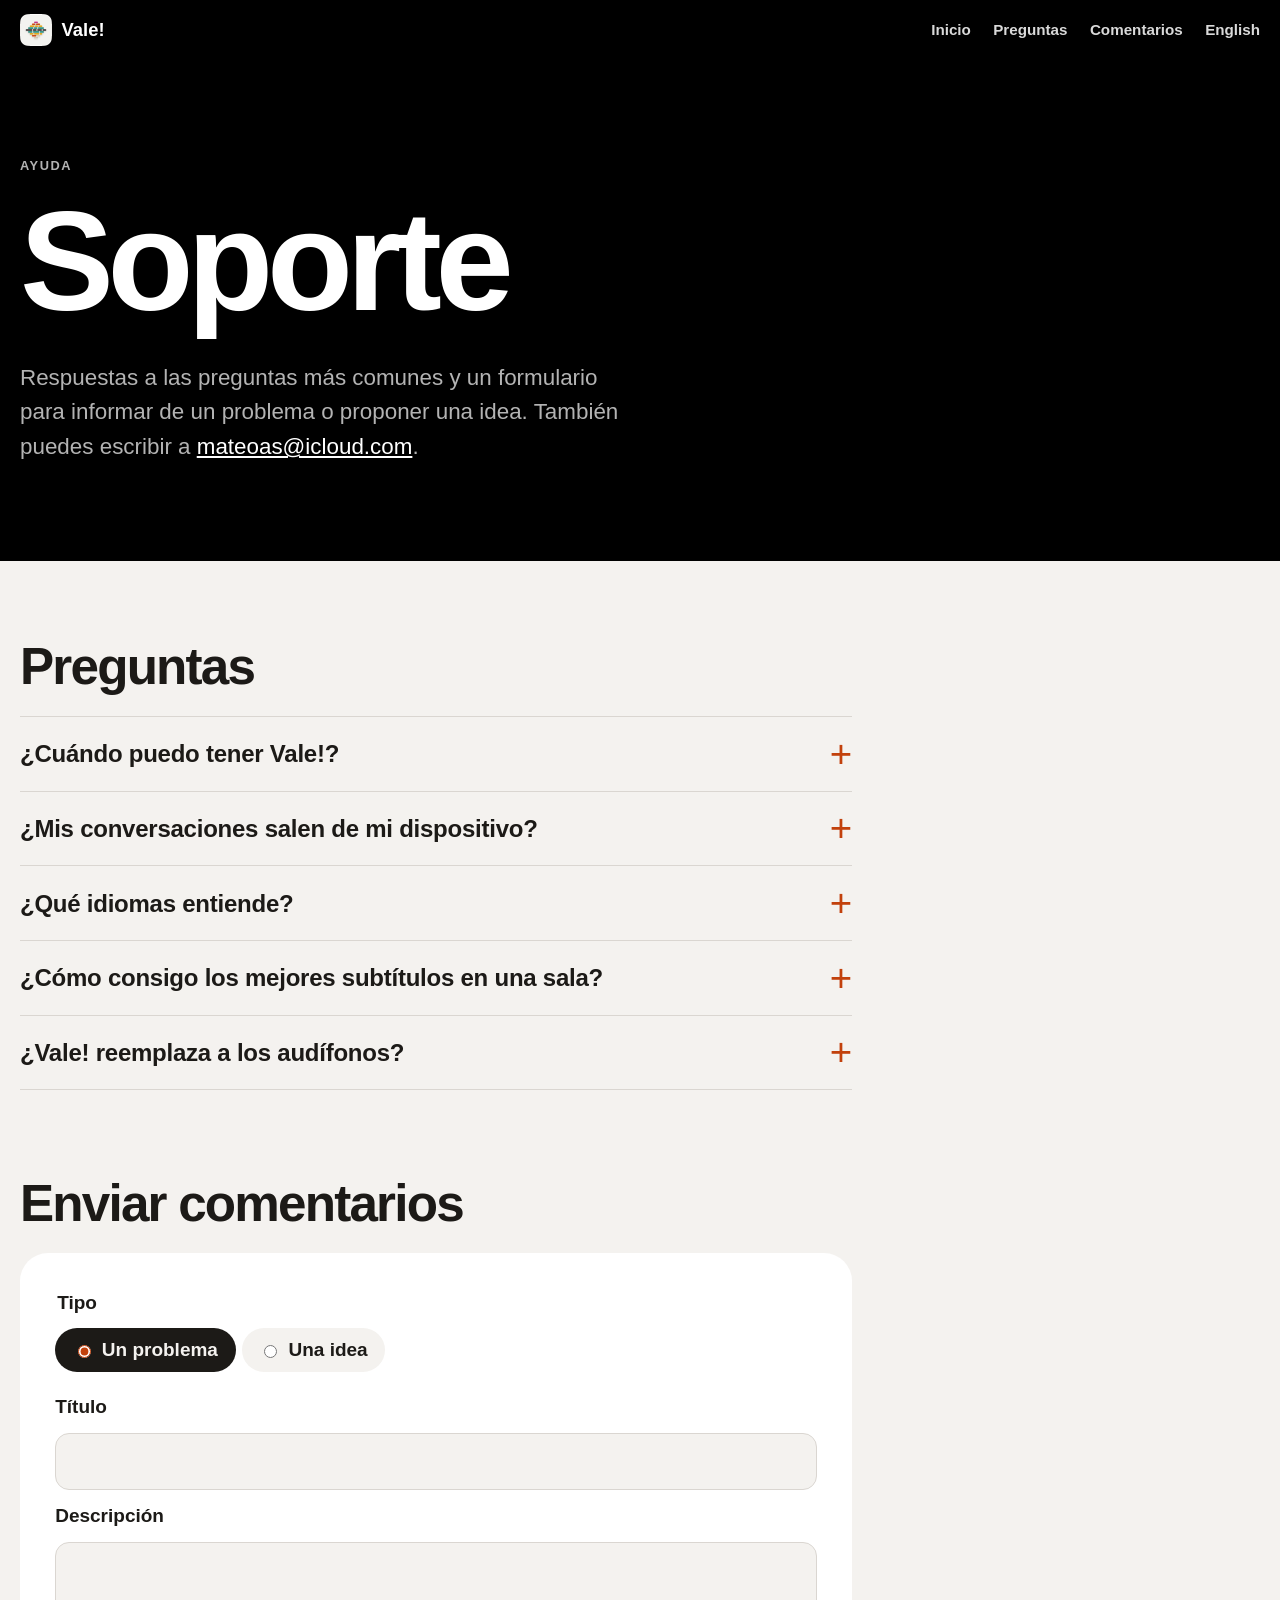
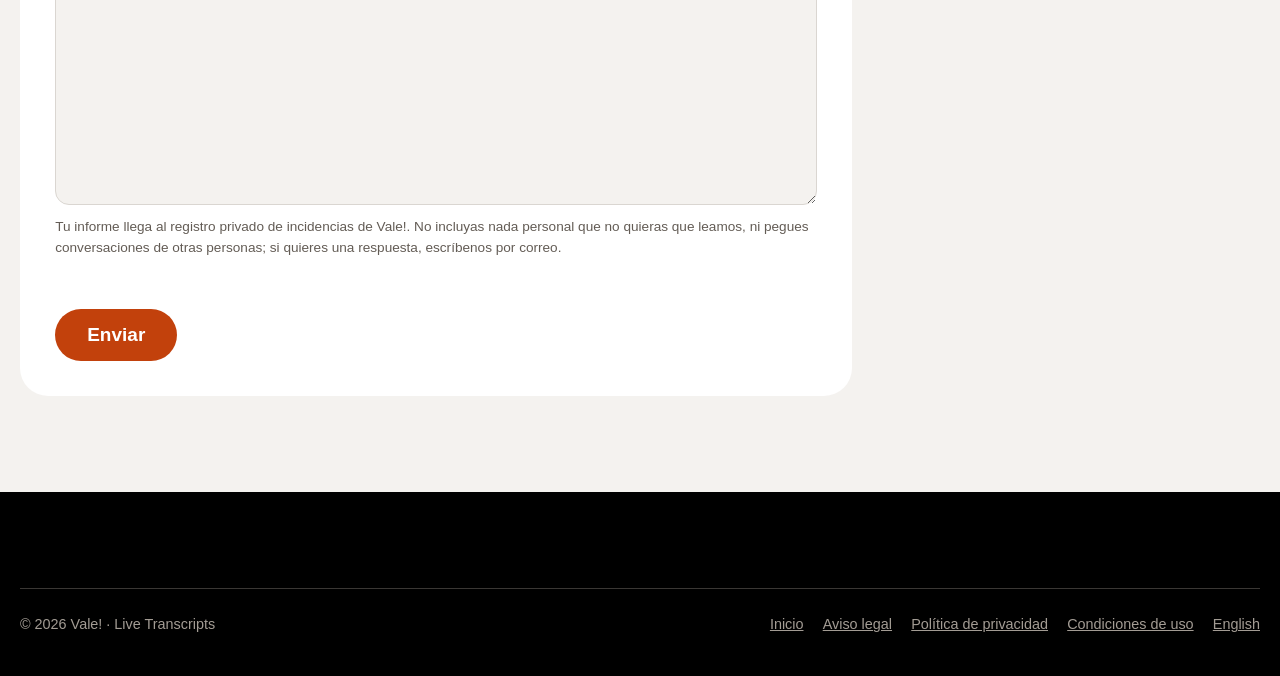
==== support.es.html @ f08be7ff "[+] add the support page in Spanish" ====
<!doctype html>
<html lang="es">
<head>
<meta charset="utf-8">
<meta name="viewport" content="width=device-width, initial-scale=1, viewport-fit=cover">
<title>Soporte – Vale!</title>
<meta name="description" content="Ayuda con Vale!, transcripción en vivo en letra grande: respuestas a las preguntas más comunes, el correo de contacto y un formulario para informar de un problema o proponer una idea.">
<link rel="icon" type="image/png" href="favicon.png">
<link rel="apple-touch-icon" href="apple-touch-icon.png">
<meta name="theme-color" content="#f4f2ef" media="(prefers-color-scheme: light)">
<meta name="theme-color" content="#000000" media="(prefers-color-scheme: dark)">
<link rel="stylesheet" href="style.css">
<link rel="alternate" hreflang="en" href="support.html">
<link rel="alternate" hreflang="es" href="support.es.html">
</head>
<body class="support">
<a class="skip" href="#main">Saltar al contenido</a>
<header class="top">
<div class="wrap top-inner">
<a class="brand" href="./"><img src="favicon.png" alt="" width="32" height="32">Vale!</a>
<nav aria-label="Sitio"><a href="./">Inicio</a><a href="#questions">Preguntas</a><a href="#feedback-heading">Comentarios</a><a href="support.html" hreflang="en" lang="en">English</a></nav>
</div>
</header>

<main id="main">
<section class="support-head">
<div class="wrap">
<p class="eyebrow">Ayuda</p>
<h1>Soporte</h1>
<p class="lede">Respuestas a las preguntas más comunes y un formulario para informar de un problema o proponer una idea. También puedes escribir a <a href="mailto:mateoas@icloud.com">mateoas@icloud.com</a>.</p>
</div>
</section>

<div class="wrap page">
<h2 id="questions">Preguntas</h2>
<div class="faq">
<details>
<summary>¿Cuándo puedo tener Vale!?</summary>
<p>Vale! llegará pronto al App Store para iPhone, iPad y Mac. Este sitio lo enlazará en cuanto esté disponible.</p>
</details>
<details>
<summary>¿Mis conversaciones salen de mi dispositivo?</summary>
<p>No. Vale! convierte la voz en texto en el propio dispositivo: ningún audio ni ningún texto se envía a nosotros ni a nadie más, y no hay cuenta. El texto se guarda solo mientras la app está abierta, y sale del dispositivo solo si tú lo compartes. La <a href="https://vale-live-transcripts.github.io/vale-legal-docs/datenschutzerklaerung.es.html">política de privacidad</a> describe la app en detalle.</p>
</details>
<details>
<summary>¿Qué idiomas entiende?</summary>
<p>Español, alemán e inglés: eliges cuál en Ajustes. La app está en español o en inglés. Podrían llegar más idiomas.</p>
</details>
<details>
<summary>¿Cómo consigo los mejores subtítulos en una sala?</summary>
<p>Pon el dispositivo cerca de quienes hablan, idealmente en el centro de la mesa, y mantén bajo el ruido de fondo, como la televisión. Un pequeño micrófono externo suele ayudar más que cualquier otra cosa. Un iPad de pie frente a ti se lee mejor que un teléfono en la mano.</p>
</details>
<details>
<summary>¿Vale! reemplaza a los audífonos?</summary>
<p>No. Vale! puede ayudarte a seguir una conversación, pero comete errores, y no sustituye una prueba de audición, los audífonos ni el consejo de un audiólogo. No dependas solo de la app en emergencias ni en conversaciones médicas o legales importantes.</p>
</details>
</div>

<h2 id="feedback-heading">Enviar comentarios</h2>
<form id="feedback" novalidate aria-labelledby="feedback-heading">
<fieldset class="segmented">
<legend>Tipo</legend>
<label><input type="radio" name="type" value="bug" checked> Un problema</label>
<label><input type="radio" name="type" value="feature"> Una idea</label>
</fieldset>

<label for="title">Título</label>
<input id="title" name="title" type="text" maxlength="200" autocomplete="off" required>

<label for="body">Descripción</label>
<textarea id="body" name="body" rows="8" required></textarea>
<p class="hint">Tu informe llega al registro privado de incidencias de Vale!. No incluyas nada personal que no quieras que leamos, ni pegues conversaciones de otras personas; si quieres una respuesta, escríbenos por correo.</p>

<!-- Left empty by people; bots that fill every field are dropped. -->
<div class="trap" aria-hidden="true">
<label for="website">Sitio web</label>
<input id="website" name="website" type="text" tabindex="-1" autocomplete="off">
</div>

<p id="status" role="status" aria-live="polite"></p>
<button type="submit">Enviar</button>
</form>
</div>
</main>

<footer class="site-foot">
<div class="wrap">
<div class="foot">
<p>© 2026 Vale! · Live Transcripts</p>
<nav aria-label="Legal">
<a href="./">Inicio</a>
<a href="https://vale-live-transcripts.github.io/vale-legal-docs/impressum.en.html" hreflang="en">Aviso legal</a>
<a href="https://vale-live-transcripts.github.io/vale-legal-docs/datenschutzerklaerung.es.html">Política de privacidad</a>
<a href="https://vale-live-transcripts.github.io/vale-legal-docs/nutzungsbedingungen.en.html" hreflang="en">Condiciones de uso</a>
<a href="support.html" hreflang="en" lang="en">English</a>
</nav>
</div>
</div>
</footer>

<script>
// Posts to the same endpoint and contract as the app's feedback
// (Vale-Live-Transcripts/vale-feedback): { type, title, body, version }.
// The function writes `version` into the issue footer as `_Vale! v<version>_`.
const ENDPOINT = 'https://vale-feedback.vercel.app/api/feedback';
const WEB_VERSION = '? via website';

const form = document.getElementById('feedback');
const status = document.getElementById('status');
const button = form.querySelector('button');

function show(message, kind) {
    status.textContent = message;
    status.className = kind || '';
}

form.addEventListener('submit', async (event) => {
    event.preventDefault();
    const title = form.title.value.trim();
    const body = form.body.value.trim();
    if (!title || !body) {
        show('El título y la descripción son obligatorios.', 'error');
        return;
    }
    if (form.website.value) {
        form.reset();
        show('¡Gracias! Tus comentarios se enviaron.', 'ok');
        return;
    }

    button.disabled = true;
    show('Enviando…');
    let response;
    try {
        response = await fetch(ENDPOINT, {
            method: 'POST',
            headers: { 'Content-Type': 'application/json' },
            body: JSON.stringify({ type: form.type.value, title, body, version: WEB_VERSION }),
        });
    } catch {
        button.disabled = false;
        show('No se pudo conectar con el servicio de comentarios. Revisa tu conexión e inténtalo de nuevo.', 'error');
        return;
    }
    const result = await response.json().catch(() => null);
    button.disabled = false;
    if (response.ok && result && result.ok === true) {
        form.reset();
        show('¡Gracias! Tus comentarios se enviaron.', 'ok');
    } else {
        show('No se pudieron enviar los comentarios. Inténtalo de nuevo.', 'error');
    }
});
</script>
</body>
</html>
---- style.css ----
/* Vale! website. The palette is the app's chrome tokens and caption themes
   from the master design (CLAUDE.md, "Master design"); change them together.
   Rules under .js only apply once scenes.js runs: without it, and under
   Reduce Motion, each section shows its finished frame. */

:root {
    color-scheme: light dark;
    --bg: #f4f2ef;
    --surface: #ffffff;
    --separator: #dad6d1;
    --text: #1c1a17;
    --muted: #635c55;
    --accent: #c2410c;
    --accent-pressed: #9a3412;
    --on-accent: #ffffff;
    --stop: #d70015;
    --on-stop: #ffffff;
    --live: #0f7b6c;

    /* The hero's caption theme: Noche until a dot picks another. */
    --cbg: #000000;
    --cfg: #ffffff;
    --cp: #b3b3b3;

    --display: -apple-system, BlinkMacSystemFont, "SF Pro Display", "Helvetica Neue", Helvetica,
        Arial, sans-serif;
    --ease: cubic-bezier(0.2, 0.8, 0.2, 1);
    --wrap: 77.5rem;
}

@media (prefers-color-scheme: dark) {
    :root {
        --bg: #000000;
        --surface: #1f1d1b;
        --separator: #3a3734;
        --text: #ffffff;
        --muted: #a39c94;
        --accent: #e8590c;
        --accent-pressed: #f2692a;
        --on-accent: #000000;
        --stop: #ff6961;
        --on-stop: #000000;
        --live: #12a594;
    }
}

* {
    box-sizing: border-box;
}

html {
    -webkit-text-size-adjust: 100%;
    font-size: var(--page-scale, 100%);
    scroll-padding-top: 4.5rem;
}

body {
    margin: 0;
    background: var(--bg);
    color: var(--text);
    font: 1.1875rem/1.55 var(--display);
    -webkit-font-smoothing: antialiased;
    overflow-wrap: break-word;
}

a {
    color: var(--accent);
}

a:hover {
    color: var(--accent-pressed);
}

:focus-visible {
    outline: 3px solid var(--accent);
    outline-offset: 3px;
}

.wrap {
    width: min(var(--wrap), 100% - 2.5rem);
    margin-inline: auto;
}

.sr {
    position: absolute;
    width: 1px;
    height: 1px;
    overflow: hidden;
    clip-path: inset(50%);
    white-space: nowrap;
}

.skip {
    position: absolute;
    left: 1rem;
    top: -4rem;
    z-index: 20;
    padding: 0.6rem 1rem;
    border-radius: 999px;
    background: var(--accent);
    color: var(--on-accent);
    font-weight: 700;
}

.skip:focus {
    top: 1rem;
}

.js-only {
    display: none !important;
}

.js .js-only {
    display: revert !important;
}

.js .control-row.js-only,
.js .dots.js-only,
.js .picker.js-only {
    display: flex !important;
}

h1,
h2,
h3 {
    font-family: var(--display);
}

h2 {
    margin: 0;
    font-size: clamp(3rem, 9vw, 8.5rem);
    line-height: 0.95;
    letter-spacing: -0.045em;
    font-weight: 700;
}

h2.h-mid {
    font-size: clamp(2.2rem, 5.4vw, 4.6rem);
    line-height: 1;
    letter-spacing: -0.035em;
}

.eyebrow {
    margin: 0 0 1.2rem;
    font-size: 0.8rem;
    font-weight: 700;
    letter-spacing: 0.12em;
    text-transform: uppercase;
    color: var(--muted);
}

.lede {
    margin: 2rem 0 0;
    max-width: 38rem;
    font-size: clamp(1.15rem, 1.8vw, 1.4rem);
    color: var(--muted);
}

.accent {
    color: var(--accent);
}

.center {
    text-align: center;
}

.center .lede {
    margin-inline: auto;
}

section.block {
    padding: clamp(5rem, 12vw, 10rem) 0;
}

.split {
    display: grid;
    grid-template-columns: 1.25fr 1fr;
    gap: 3rem;
    align-items: end;
}

/* Top bar: the hero's colours over the hero, the page's below it. */

.top {
    position: relative;
    z-index: 10;
    background: var(--cbg);
    color: var(--cfg);
    transition: background 0.4s, color 0.4s;
}

.js .top {
    position: sticky;
    top: 0;
}

.js .top.below {
    background: color-mix(in srgb, var(--bg) 82%, transparent);
    color: var(--text);
    -webkit-backdrop-filter: saturate(1.6) blur(18px);
    backdrop-filter: saturate(1.6) blur(18px);
    box-shadow: 0 1px 0 var(--separator);
}

.top-inner {
    display: flex;
    align-items: center;
    gap: 1.4rem;
    min-height: 3.75rem;
}

.brand {
    display: flex;
    align-items: center;
    gap: 0.6rem;
    color: inherit;
    text-decoration: none;
    font-weight: 800;
    font-size: 1.15rem;
}

.brand:hover {
    color: inherit;
}

.brand img {
    width: 32px;
    height: 32px;
}

.top nav {
    margin-left: auto;
    display: flex;
    gap: 1.4rem;
    font-size: 0.95rem;
    font-weight: 600;
}

.top nav a {
    color: inherit;
    text-decoration: none;
    opacity: 0.85;
}

.top nav a:hover {
    opacity: 1;
}

.scale {
    min-width: 44px;
    min-height: 36px;
    border: 1.5px solid currentColor;
    border-radius: 999px;
    background: none;
    color: inherit;
    font: 700 0.9rem var(--display);
    cursor: pointer;
}

/* Hero: the live stage, in the caption theme the dots choose. */

.hero {
    display: grid;
    grid-template-rows: 1fr auto;
    min-height: calc(100svh - 3.75rem);
    padding: 1.5rem 0 1.6rem;
    background: var(--cbg);
    color: var(--cfg);
    transition: background 0.6s, color 0.6s;
}

.stage {
    --size: 1;
    display: flex;
    flex-direction: column;
    justify-content: flex-end;
    min-width: 0;
}

.pill {
    align-self: flex-start;
    display: inline-flex;
    align-items: center;
    gap: 0.5rem;
    margin: 0 0 auto;
    padding: 0.35rem 0.85rem;
    border-radius: 999px;
    background: color-mix(in srgb, var(--cfg) 10%, transparent);
    font-size: 0.85rem;
    font-weight: 600;
}

.pill i {
    width: 0.55rem;
    height: 0.55rem;
    border-radius: 50%;
    background: #12a594;
}

.js .pill:not(.off) i {
    animation: beat 1.4s infinite;
}

.pill.off i {
    background: var(--cp);
}

@keyframes beat {
    50% {
        transform: scale(1.5);
        opacity: 0.5;
    }
}

.lines {
    padding-top: 3rem;
}

.line {
    margin: 0;
    font-weight: 600;
    letter-spacing: -0.02em;
    line-height: 1.12;
    transition: font-size 0.5s var(--ease), color 0.5s;
}

.line.old {
    margin-bottom: 0.35em;
    font-size: calc(clamp(1.3rem, 2.6vw, 2.2rem) * var(--size));
    color: var(--cp);
}

.line.new {
    font-size: calc(clamp(2.6rem, 7.4vw, 7.5rem) * var(--size));
}

.w {
    display: inline-block;
    white-space: pre;
}

.line .w {
    animation: rise 0.4s var(--ease) both;
}

.line .w.pending {
    color: var(--cp);
}

@keyframes rise {
    from {
        transform: translateY(0.3em);
        opacity: 0;
        filter: blur(4px);
    }
}

.controls {
    display: flex;
    flex-wrap: wrap;
    align-items: center;
    gap: 0.7rem 1.2rem;
    margin-top: 2rem;
}

.control-row {
    gap: 0.7rem;
}

.btn {
    display: inline-flex;
    align-items: center;
    gap: 0.55rem;
    min-height: 48px;
    padding: 0 1.4rem;
    border: 0;
    border-radius: 999px;
    font: 600 1.05rem var(--display);
    cursor: pointer;
    transition: transform 0.2s var(--ease), background 0.3s;
}

.btn:active {
    transform: scale(0.96);
}

.btn.stop {
    min-width: 7.5rem;
    background: #ff6961;
    color: #000000;
}

.btn.start {
    min-width: 7.5rem;
    background: #e8590c;
    color: #000000;
}

.btn.stop .go-start,
.btn.start .go-stop {
    display: none;
}

.btn.ghost {
    background: color-mix(in srgb, var(--cfg) 13%, transparent);
    color: inherit;
}

.cue {
    margin: 0;
    font-size: 0.85rem;
    color: color-mix(in srgb, var(--cfg) 72%, var(--cbg));
}

.dots {
    gap: 0.4rem;
    margin-left: auto;
}

.dot {
    width: 44px;
    height: 44px;
    padding: 0;
    border: 2px solid color-mix(in srgb, var(--cfg) 35%, transparent);
    border-radius: 50%;
    cursor: pointer;
}

.dot[aria-pressed="true"] {
    outline: 2px solid var(--cfg);
    outline-offset: 3px;
}

.dot[data-theme="noche"] {
    background: #000000;
}

.dot[data-theme="dia"] {
    background: #ffffff;
}

.dot[data-theme="amarillo"] {
    background: radial-gradient(#ffd60a 36%, #000000 38%);
}

.dot[data-theme="papel"] {
    background: #f6efdf;
}

/* Headlines that caption themselves: each word arrives in the partial
   shade, then the line settles. */

.js [data-caption] .w {
    opacity: 0;
    transform: translateY(0.25em);
    transition: opacity 0.35s, transform 0.45s var(--ease), color 0.6s;
}

.js [data-caption] .w.in {
    opacity: 1;
    transform: none;
}

.js [data-caption] .w.pending {
    color: color-mix(in srgb, currentColor 45%, transparent);
}

/* One tap */

.tap {
    display: grid;
    place-items: center;
}

.big-start {
    position: relative;
    display: grid;
    place-items: center;
    width: clamp(180px, 22vw, 260px);
    aspect-ratio: 1;
    border: 0;
    border-radius: 50%;
    background: var(--accent);
    color: var(--on-accent);
    cursor: pointer;
    transition: background 0.4s, transform 0.2s var(--ease);
}

.big-start:active {
    transform: scale(0.97);
}

.big-start::before,
.big-start::after {
    content: "";
    position: absolute;
    inset: 0;
    border: 2px solid var(--accent);
    border-radius: 50%;
    opacity: 0;
}

.js .big-start::before,
.js .big-start::after {
    animation: ring 2.4s infinite;
}

.js .big-start::after {
    animation-delay: 1.2s;
}

.big-start svg {
    width: 34%;
}

.big-start .square,
.big-start.on .mic {
    display: none;
}

.big-start.on .square {
    display: block;
}

.big-start.on {
    background: var(--stop);
    color: var(--on-stop);
}

.big-start.on::before,
.big-start.on::after {
    border-color: var(--stop);
}

@keyframes ring {
    0% {
        opacity: 0.9;
    }

    100% {
        transform: scale(1.6);
        opacity: 0;
    }
}

/* Sizes. The finished frame shows 64 pt; with motion, the section is
   tall and the line steps through the sizes as it scrolls. */

.sizes {
    padding: clamp(4rem, 9vw, 7rem) 0;
}

.sizes .sticky {
    display: grid;
    grid-template-rows: auto 1fr auto;
    gap: 2.5rem;
}

.js.motion .sizes {
    height: 320vh;
    padding: 0;
}

.js.motion .sizes .sticky {
    position: sticky;
    top: 0;
    height: 100svh;
    padding: 5.5rem 0 2.5rem;
    overflow: hidden;
    gap: 1rem;
}

.js.motion .sizes .lede {
    margin-top: 1rem;
}

.sample {
    align-self: center;
    margin: 0;
    font-size: min(5.2rem, 9vw);
    font-weight: 600;
    letter-spacing: -0.02em;
    line-height: 1.1;
    white-space: nowrap;
    transition: font-size 0.35s var(--ease);
}

.ruler {
    display: grid;
    grid-template-columns: repeat(9, 1fr);
    gap: 0.4rem;
    align-items: end;
    margin: 0;
    padding: 0;
    list-style: none;
}

.ruler li {
    display: grid;
    gap: 0.5rem;
    font-size: 0.8rem;
    color: var(--muted);
    text-align: center;
    white-space: nowrap;
}

.ruler li::before {
    content: "";
    height: calc(var(--h) * 1px);
    border-radius: 4px;
    background: var(--separator);
    transition: background 0.3s;
}

.ruler li.on {
    color: var(--text);
    font-weight: 700;
}

.ruler li.on::before {
    background: var(--accent);
}

/* Caption themes */

.themes-head {
    padding-bottom: 3rem;
}

.band {
    padding: clamp(2.5rem, 6vw, 4.5rem) 0;
}

.band .wrap {
    display: flex;
    flex-wrap: wrap;
    justify-content: space-between;
    align-items: baseline;
    gap: 1rem 2rem;
}

.band p {
    margin: 0;
    font-size: clamp(2rem, 6vw, 5.5rem);
    font-weight: 600;
    letter-spacing: -0.03em;
    line-height: 1.05;
}

.band span:not(.w) {
    font-size: 0.95rem;
    font-weight: 700;
    letter-spacing: 0.1em;
    text-transform: uppercase;
}

.band-dia {
    background: #ffffff;
    color: #111111;
    box-shadow: inset 0 1px 0 #dad6d1;
}

.band-noche {
    background: #000000;
    color: #ffffff;
}

.band-amarillo {
    background: #000000;
    color: #ffd60a;
    box-shadow: inset 0 1px 0 #2a2a2a;
}

.band-papel {
    background: #f6efdf;
    color: #1c1a17;
}

/* Private: always on black, in the dark tokens. */

.private {
    background: #000000;
    color: #ffffff;
}

.private .eyebrow,
.private .facts p {
    color: #a39c94;
}

.zero {
    margin: 0;
    color: #12a594;
    font-size: clamp(10rem, 34vw, 30rem);
    font-weight: 700;
    line-height: 0.8;
    letter-spacing: -0.06em;
    font-variant-numeric: tabular-nums;
}

.private h2 {
    margin-top: 1.2rem;
}

.facts {
    display: grid;
    grid-template-columns: repeat(3, 1fr);
    gap: 2rem;
    margin-top: 4rem;
    padding-top: 2rem;
    border-top: 1px solid #3a3734;
}

.facts h3 {
    margin: 0 0 0.4rem;
    font-size: 1.4rem;
}

.facts p {
    margin: 0;
}

/* Languages */

.langs {
    display: flex;
    flex-wrap: wrap;
    gap: 0.1em 0.9em;
    font-size: clamp(3rem, 9vw, 8.5rem);
    font-weight: 700;
    letter-spacing: -0.045em;
    line-height: 1.05;
}

.langs button {
    padding: 0;
    border: 0;
    background: none;
    color: var(--muted);
    text-decoration: underline 0.06em transparent;
    text-underline-offset: 0.12em;
    font: inherit;
    letter-spacing: inherit;
    cursor: default;
    transition: color 0.3s, text-decoration-color 0.3s;
}

.js .langs button {
    cursor: pointer;
}

.js .langs button:hover {
    color: var(--text);
}

.langs button[aria-pressed="true"] {
    color: var(--text);
    text-decoration-color: var(--accent);
}

.said {
    min-height: 2.5em;
    margin: 2.5rem 0 0;
    font-size: clamp(1.6rem, 3.6vw, 3rem);
    font-weight: 600;
    letter-spacing: -0.02em;
    line-height: 1.15;
}

/* Made for the table: one drawn device that takes each platform's shape. */

.table .lede {
    margin-top: 1.5rem;
}

.picker {
    display: inline-flex;
    flex-wrap: wrap;
    justify-content: center;
    gap: 0.3rem;
    margin: 2.5rem auto 0;
    padding: 0.3rem;
    border-radius: 999px;
    background: var(--surface);
}

.picker button {
    min-height: 40px;
    padding: 0 1.1rem;
    border: 0;
    border-radius: 999px;
    background: none;
    color: var(--muted);
    font: 600 0.95rem var(--display);
    cursor: pointer;
}

.picker button[aria-pressed="true"] {
    background: var(--text);
    color: var(--bg);
}

.device {
    width: min(980px, 100%);
    aspect-ratio: 4 / 3;
    margin: 3rem auto 0;
    padding: 14px;
    border-radius: 34px;
    background: #111111;
    box-shadow: 0 40px 80px -30px rgba(0, 0, 0, 0.45);
    transition: width 0.7s var(--ease), aspect-ratio 0.7s var(--ease), border-radius 0.7s, padding 0.7s;
}

.device[data-device="iphone"] {
    width: min(340px, 80%);
    aspect-ratio: 9 / 19.5;
    border-radius: 48px;
}

.device[data-device="sideways"] {
    width: min(780px, 100%);
    aspect-ratio: 19.5 / 9;
    border-radius: 48px;
}

.device[data-device="mac"] {
    aspect-ratio: 16 / 10;
    padding: 0;
    border-radius: 16px;
}

.screen {
    display: flex;
    width: 100%;
    height: 100%;
    overflow: hidden;
    border-radius: 22px;
    background: #000000;
    color: #ffffff;
    text-align: left;
    container-type: inline-size;
}

.device[data-device="iphone"] .screen,
.device[data-device="sideways"] .screen {
    border-radius: 36px;
}

.device[data-device="iphone"] .screen,
.device[data-device="mac"] .screen {
    flex-direction: column;
}

.device[data-device="mac"] .screen {
    border-radius: 16px;
}

.mac-bar {
    display: none;
    flex: none;
    align-items: center;
    gap: 7px;
    height: 38px;
    padding: 0 14px;
    background: #1f1d1b;
}

.mac-bar i {
    width: 12px;
    height: 12px;
    border-radius: 50%;
    background: #3a3734;
}

.device[data-device="mac"] .mac-bar {
    display: flex;
}

.mini {
    display: flex;
    flex: 1;
    flex-direction: column;
    justify-content: flex-end;
    min-width: 0;
    padding: 6% 5%;
}

.mini p {
    margin: 0;
    font-weight: 600;
}

.mini .o {
    margin-bottom: 0.3em;
    color: #b3b3b3;
    font-size: max(0.8rem, 3cqw);
}

.mini .n {
    font-size: max(1.2rem, 5.6cqw);
    line-height: 1.1;
}

.mini .n span {
    color: #b3b3b3;
}

.device[data-device="iphone"] .mini .o {
    font-size: 5cqw;
}

.device[data-device="iphone"] .mini .n {
    font-size: 9cqw;
}

.rail {
    display: flex;
    flex-direction: column;
    justify-content: flex-end;
    gap: 10px;
    width: 23%;
    padding: 18px;
    background: #1f1d1b;
}

.rail i {
    display: block;
    height: 8%;
    border-radius: 12px;
    background: #3a3734;
}

.rail b {
    display: block;
    height: 14%;
    border-radius: 999px;
    background: #ff6961;
}

.device[data-device="iphone"] .rail {
    flex-direction: row;
    align-items: center;
    width: 100%;
    height: 22%;
}

.device[data-device="iphone"] .rail i {
    flex: 1;
    height: 50%;
}

.device[data-device="iphone"] .rail b {
    flex: 2;
    height: 60%;
}

.device[data-device="mac"] .rail {
    display: none;
}

/* Hearing care: calm, on Papel, nothing moves. */

.care {
    background: #f6efdf;
    color: #1c1a17;
}

.care h2 {
    font-size: clamp(2.4rem, 6vw, 5rem);
    letter-spacing: -0.035em;
}

.care .lede {
    color: #635c55;
}

/* Coming later */

.later {
    display: grid;
    grid-template-columns: repeat(3, 1fr);
    gap: 1rem;
    margin: 3rem 0 0;
    padding: 0;
    list-style: none;
}

.card {
    display: flex;
    flex-direction: column;
    min-height: 240px;
    padding: 1.8rem;
    border: 1.5px dashed var(--separator);
    border-radius: 24px;
}

.card h3 {
    margin: auto 0 0;
    font-size: 1.5rem;
}

.card p {
    margin: 0.3rem 0 0;
    color: var(--muted);
}

.tag {
    align-self: flex-start;
    font-size: 0.75rem;
    font-weight: 700;
    letter-spacing: 0.1em;
    text-transform: uppercase;
    color: var(--accent);
}

.art {
    display: flex;
    flex-wrap: wrap;
    gap: 0.4rem;
    margin: 1.2rem 0;
}

.speakers span {
    padding: 0.35rem 0.75rem;
    border-radius: 14px;
    color: #ffffff;
    font-size: 0.9rem;
    font-weight: 700;
}

.speakers span:nth-child(1) {
    background: #c2410c;
}

.speakers span:nth-child(2) {
    background: #0f7b6c;
}

.speakers span:nth-child(3) {
    background: #7a3e9d;
}

.typing span {
    display: inline-flex;
    align-items: center;
    gap: 2px;
    padding: 0.35rem 0.75rem;
    border: 1px solid var(--separator);
    border-radius: 14px;
    background: var(--surface);
    font-weight: 700;
}

.typing i,
.caret {
    display: inline-block;
    width: 2px;
    height: 1.1em;
    background: var(--live);
}

.js .typing i,
.js .caret {
    animation: blink 1s steps(1) infinite;
}

@keyframes blink {
    50% {
        opacity: 0;
    }
}

.sounds svg {
    width: 2.2rem;
    height: 2.2rem;
    fill: none;
    stroke: var(--text);
    stroke-width: 1.6;
    stroke-linecap: round;
    stroke-linejoin: round;
}

/* Footer: the conversation, still going. */

.site-foot {
    padding: 6rem 0 2.5rem;
    background: #000000;
    color: #a39c94;
    font-size: 0.9rem;
}

.site-foot a {
    color: #a39c94;
}

.site-foot a:hover {
    color: #ffffff;
}

.bye {
    margin: 0 0 4rem;
    color: #ffffff;
    font-size: clamp(2.2rem, 6vw, 5rem);
    font-weight: 600;
    letter-spacing: -0.03em;
    line-height: 1.1;
}

.bye span {
    color: #b3b3b3;
}

.bye .caret {
    width: 0.08em;
    height: 0.9em;
    margin-left: 0.05em;
    vertical-align: -0.08em;
    background: #12a594;
}

.foot {
    display: flex;
    flex-wrap: wrap;
    justify-content: space-between;
    gap: 1rem 1.5rem;
    padding-top: 1.5rem;
    border-top: 1px solid #3a3734;
}

.foot p {
    margin: 0;
}

.foot nav {
    display: flex;
    flex-wrap: wrap;
    gap: 0.4rem 1.2rem;
}

/* Support page: a head in big type on Noche, then the questions and the
   form on the page's own ground. */

.support .top {
    background: #000000;
    color: #ffffff;
}

.support-head {
    padding: clamp(3rem, 8vw, 6rem) 0 clamp(3.5rem, 8vw, 6rem);
    background: #000000;
    color: #ffffff;
}

.support-head .eyebrow,
.support-head .lede {
    color: #b3b3b3;
}

.support-head a {
    color: #ffffff;
}

.support-head h1 {
    margin: 0;
    font-size: clamp(3.4rem, 11vw, 9rem);
    line-height: 0.95;
    letter-spacing: -0.045em;
    font-weight: 700;
}

.page {
    padding: clamp(3rem, 7vw, 5rem) 0 6rem;
}

.page > * {
    max-width: 52rem;
}

.page h2 {
    margin: 0 0 1.5rem;
    font-size: clamp(2rem, 4.4vw, 3.2rem);
    letter-spacing: -0.035em;
    line-height: 1;
}

.page h2 + .faq,
.page h2 + form {
    margin-top: 0;
}

.faq {
    margin-bottom: clamp(3.5rem, 8vw, 5.5rem);
    border-top: 1px solid var(--separator);
}

.faq details {
    border-bottom: 1px solid var(--separator);
}

.faq summary {
    display: flex;
    justify-content: space-between;
    align-items: center;
    gap: 1rem;
    min-height: 44px;
    padding: 1.1rem 0;
    cursor: pointer;
    font-size: clamp(1.2rem, 2.2vw, 1.5rem);
    font-weight: 650;
    letter-spacing: -0.01em;
    list-style: none;
}

.faq summary::-webkit-details-marker {
    display: none;
}

.faq summary::after {
    content: "+";
    flex: none;
    color: var(--accent);
    font-size: 1.6em;
    font-weight: 400;
    line-height: 1;
    transition: transform 0.3s var(--ease);
}

.faq details[open] summary::after {
    transform: rotate(45deg);
}

.faq details p {
    margin: 0 0 1.4rem;
    max-width: 42rem;
    color: var(--muted);
}

form {
    display: flex;
    flex-direction: column;
    gap: 0.7rem;
    padding: clamp(1.4rem, 3vw, 2.2rem);
    border-radius: 28px;
    background: var(--surface);
}

fieldset.segmented {
    display: flex;
    flex-wrap: wrap;
    gap: 0.4rem;
    margin: 0 0 0.6rem;
    padding: 0;
    border: 0;
}

fieldset.segmented legend {
    margin-bottom: 0.6rem;
    font-weight: 650;
}

fieldset.segmented label {
    display: inline-flex;
    align-items: center;
    gap: 0.5rem;
    min-height: 44px;
    padding: 0 1.1rem;
    border-radius: 999px;
    background: var(--bg);
    cursor: pointer;
}

fieldset.segmented label:has(input:checked) {
    background: var(--text);
    color: var(--bg);
}

fieldset.segmented input {
    accent-color: var(--accent);
}

label {
    font-weight: 650;
}

input[type="text"],
textarea {
    width: 100%;
    padding: 0.8rem 1rem;
    border: 1px solid var(--separator);
    border-radius: 14px;
    background: var(--bg);
    color: var(--text);
    font: inherit;
}

.hint {
    margin: 0;
    font-size: 0.85rem;
    color: var(--muted);
}

.trap {
    position: absolute;
    left: -10000px;
    width: 1px;
    height: 1px;
    overflow: hidden;
}

button[type="submit"] {
    align-self: flex-start;
    min-height: 52px;
    padding: 0 2rem;
    border: 0;
    border-radius: 999px;
    background: var(--accent);
    color: var(--on-accent);
    font: inherit;
    font-weight: 700;
    cursor: pointer;
    transition: transform 0.2s var(--ease);
}

button[type="submit"]:active {
    transform: scale(0.97);
}

button[type="submit"]:disabled {
    opacity: 0.6;
    cursor: default;
}

#status {
    margin: 0;
    min-height: 1.5em;
}

#status.ok {
    color: var(--live);
}

#status.error {
    color: var(--stop);
}

/* Narrow screens */

@media (max-width: 760px) {
    .split,
    .facts,
    .later {
        grid-template-columns: 1fr;
    }

    .top nav {
        display: none;
    }

    .scale {
        margin-left: auto;
    }

    .dots {
        margin-left: 0;
    }

    .ruler {
        gap: 0.2rem;
    }

    .ruler li {
        font-size: 0.6rem;
    }

    .tap {
        justify-items: start;
    }
}

@media (prefers-reduced-motion: reduce) {
    *,
    *::before,
    *::after {
        animation: none !important;
        transition: none !important;
    }
}
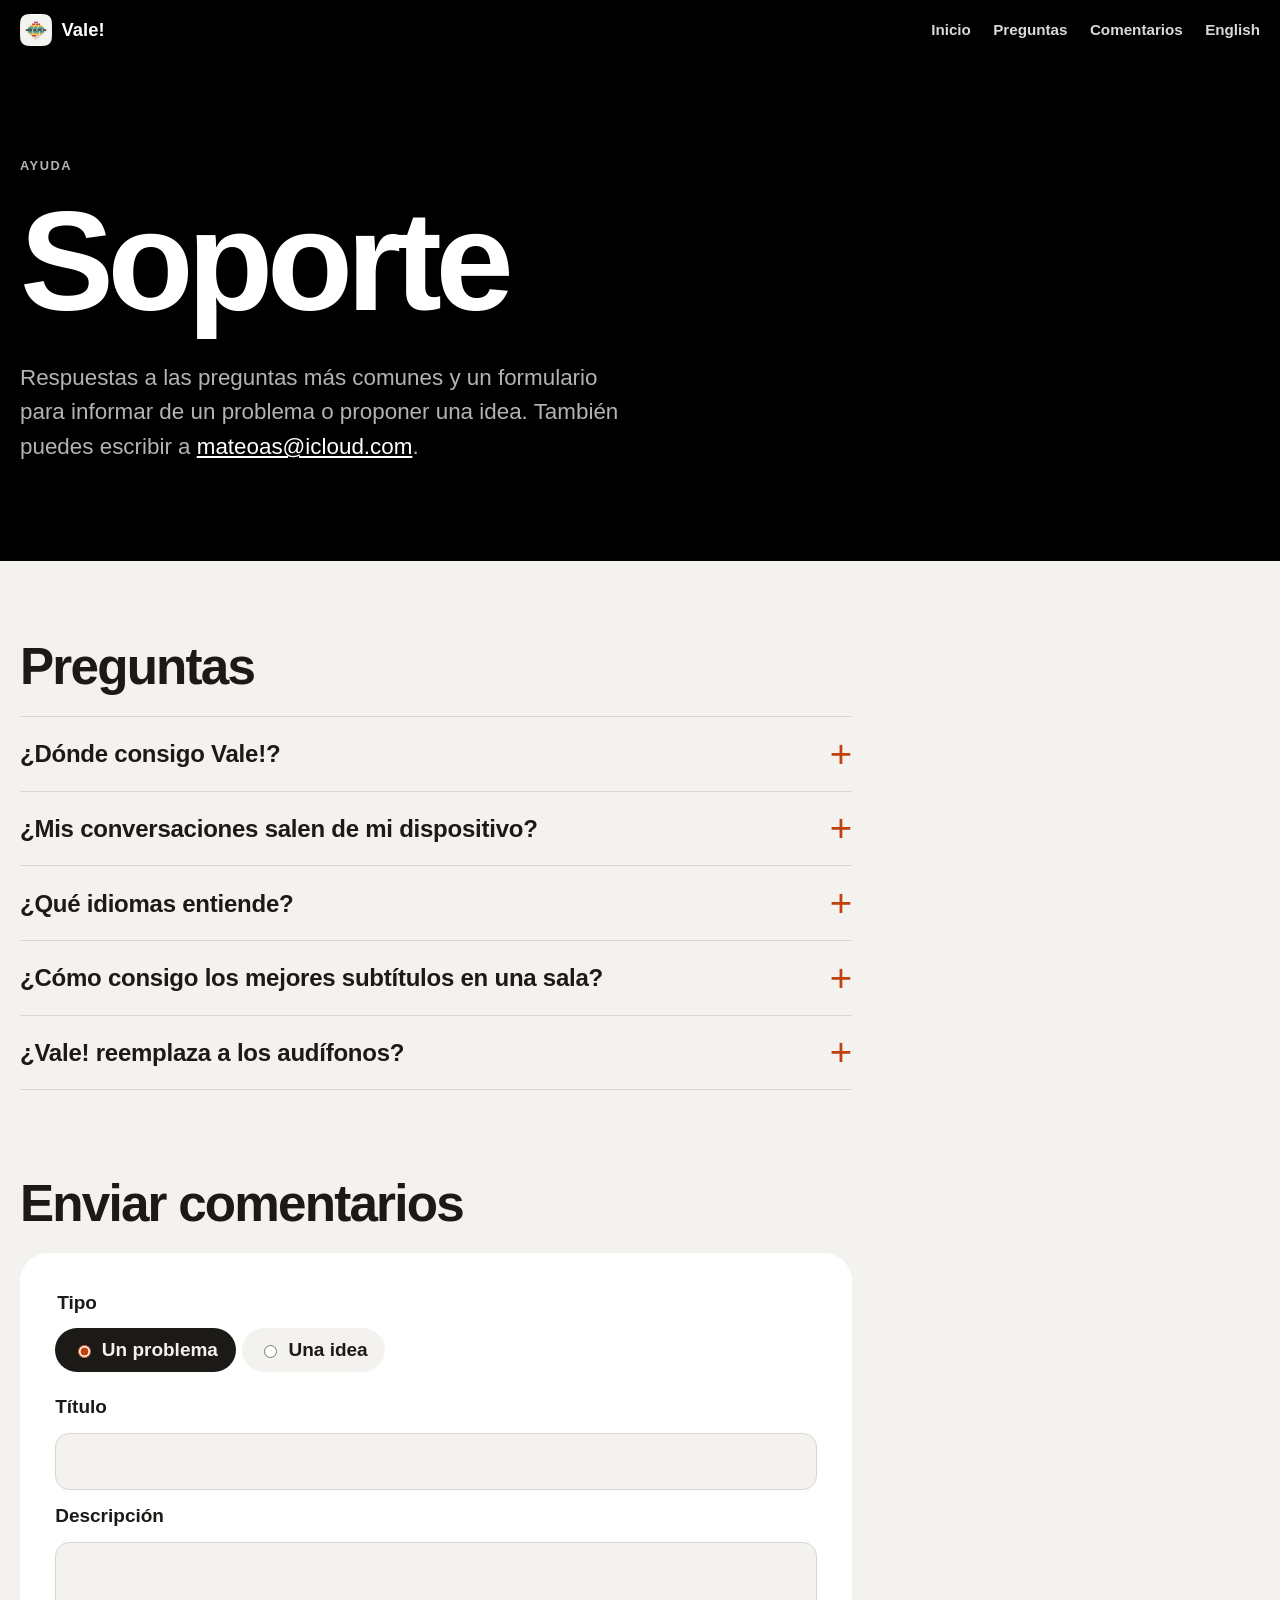
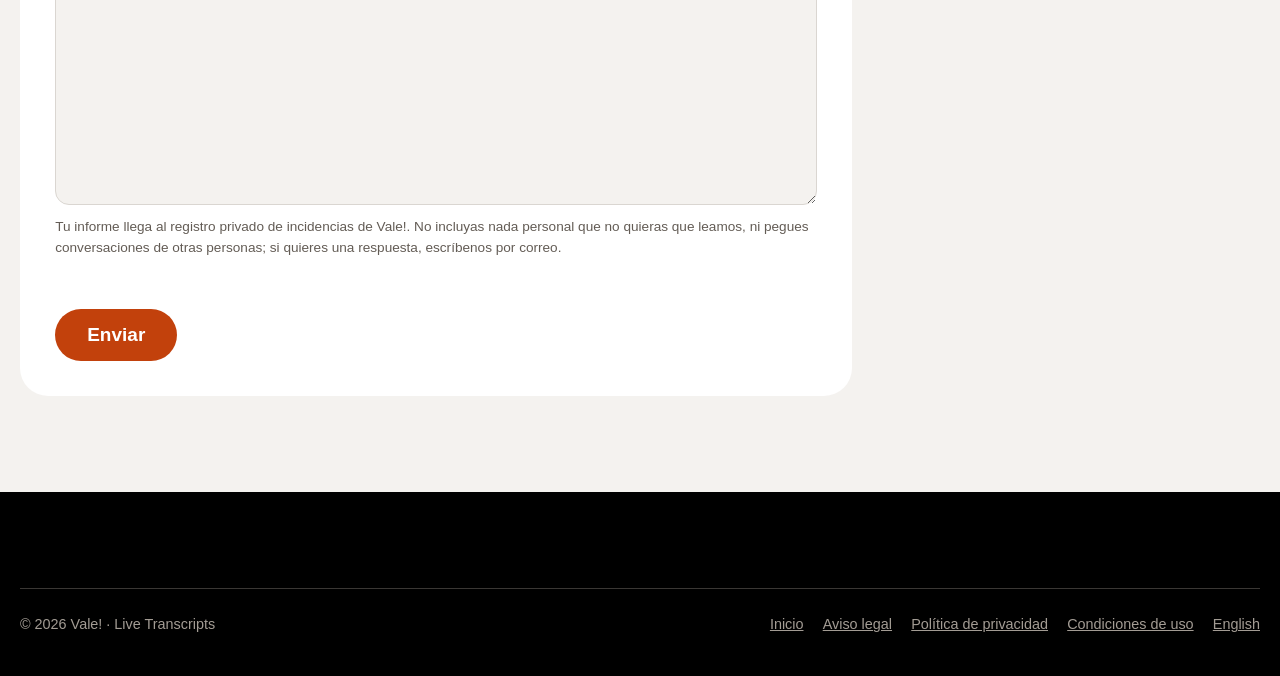
==== commit 5f4c5faa: "[+] add the App Store badge to the landing page and the support pages" ====
--- a/support.es.html
+++ b/support.es.html
@@ -35,8 +35,9 @@
 <h2 id="questions">Preguntas</h2>
 <div class="faq">
 <details>
-<summary>¿Cuándo puedo tener Vale!?</summary>
-<p>Vale! llegará pronto al App Store para iPhone, iPad y Mac. Este sitio lo enlazará en cuanto esté disponible.</p>
+<summary>¿Dónde consigo Vale!?</summary>
+<p>Vale! está en el App Store, gratis, para iPhone, iPad y Mac.</p>
+<p><a class="badge" href="https://apps.apple.com/app/vale/id6831812836"><img src="images/app-store-badge.svg" width="162" height="54" alt="Download on the App Store" lang="en"></a></p>
 </details>
 <details>
 <summary>¿Mis conversaciones salen de mi dispositivo?</summary>
--- a/style.css
+++ b/style.css
@@ -277,12 +277,21 @@
     min-width: 0;
 }
 
+/* The live pill, and Apple's badge beside it at the top of the stage. */
+.stage-top {
+    display: flex;
+    flex-wrap: wrap;
+    align-items: center;
+    justify-content: space-between;
+    gap: 0.9rem 1.5rem;
+    margin: 0 0 auto;
+}
+
 .pill {
-    align-self: flex-start;
     display: inline-flex;
     align-items: center;
     gap: 0.5rem;
-    margin: 0 0 auto;
+    margin: 0;
     padding: 0.35rem 0.85rem;
     border-radius: 999px;
     background: color-mix(in srgb, var(--cfg) 10%, transparent);
@@ -404,6 +413,21 @@
 .btn.ghost {
     background: color-mix(in srgb, var(--cfg) 13%, transparent);
     color: inherit;
+}
+
+/* Apple's badge artwork, shown as it is: no shadow, filter or recolouring, 54 px tall,
+   with at least a quarter of its height clear around it. The radius only rounds the
+   focus ring to the badge's corners. */
+.badge {
+    display: inline-block;
+    vertical-align: top;
+    border-radius: 9px;
+}
+
+.badge img {
+    display: block;
+    width: auto;
+    height: 54px;
 }
 
 .cue {
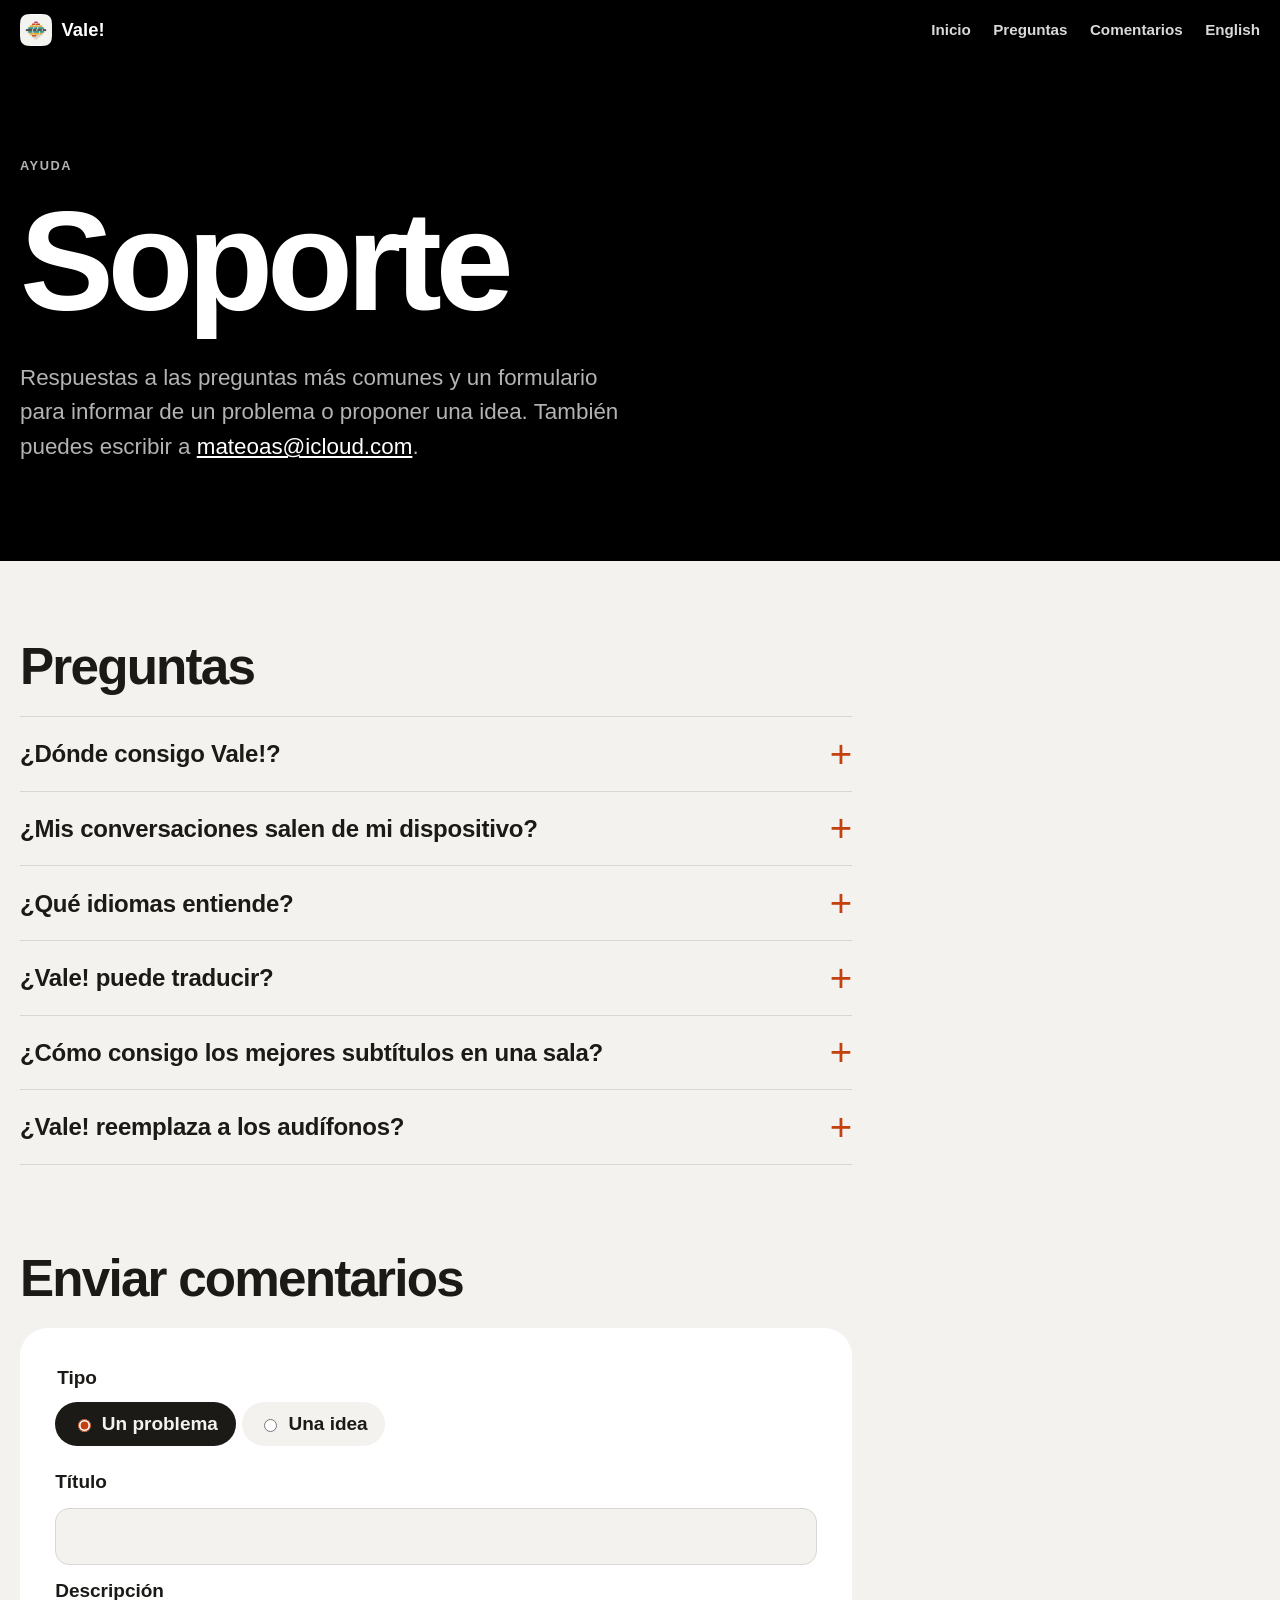
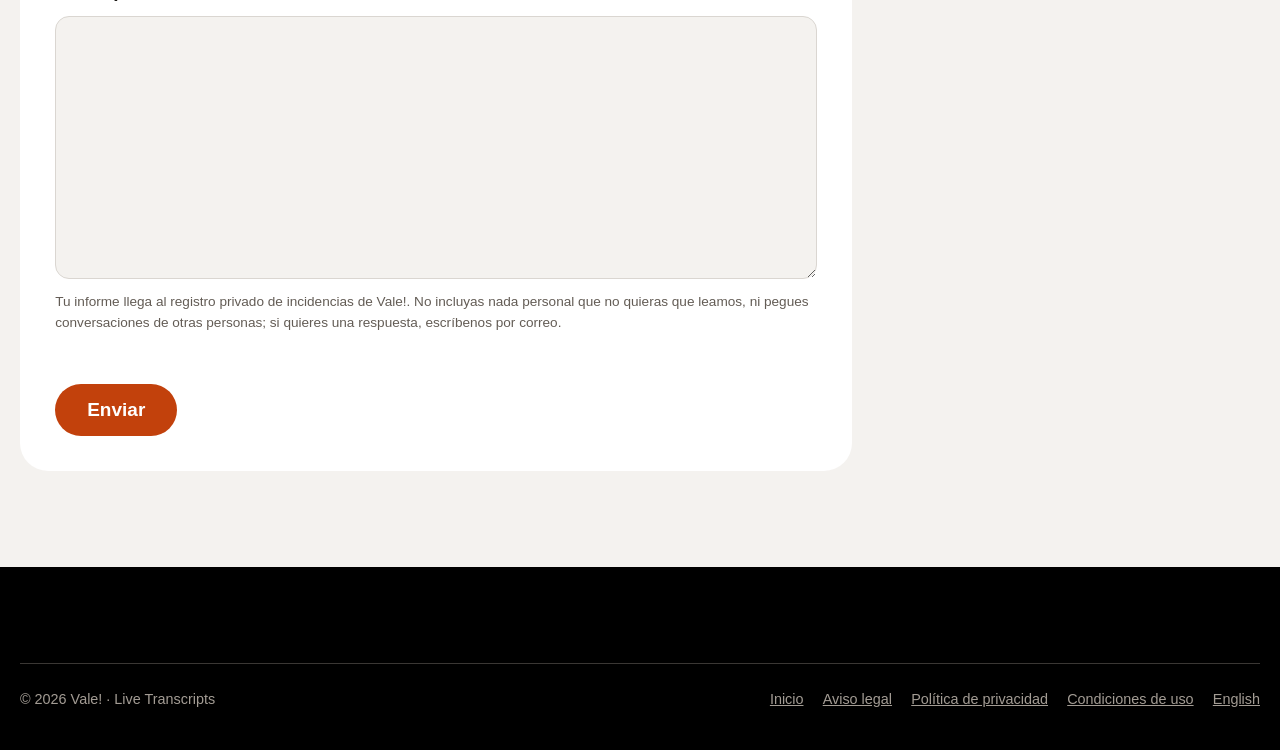
==== commit 1e932290: "[+] answer whether Vale! can translate on the support pages" ====
--- a/support.es.html
+++ b/support.es.html
@@ -46,6 +46,11 @@
 <details>
 <summary>¿Qué idiomas entiende?</summary>
 <p>Español, alemán e inglés: eliges cuál en Ajustes. La app está en español o en inglés. Podrían llegar más idiomas.</p>
+</details>
+<details>
+<summary>¿Vale! puede traducir?</summary>
+<p>Sí. Activa Traducir, junto a los subtítulos, y cada línea aparece en el idioma que lees, con el original en pequeño debajo. Ajustes ▸ Traducción elige ese idioma (español, alemán o inglés; al principio, el del dispositivo) y si se muestra el original. En el Mac: Subtítulos ▸ Traducir al … (⇧⌘T).</p>
+<p>Se traduce en tu dispositivo con la traducción de Apple: la primera vez, el dispositivo descarga los dos idiomas de Apple, y después funciona sin internet; ningún texto se nos envía. Traducir está desactivado hasta que lo activas. Llega con Vale! 1.0.2.</p>
 </details>
 <details>
 <summary>¿Cómo consigo los mejores subtítulos en una sala?</summary>
